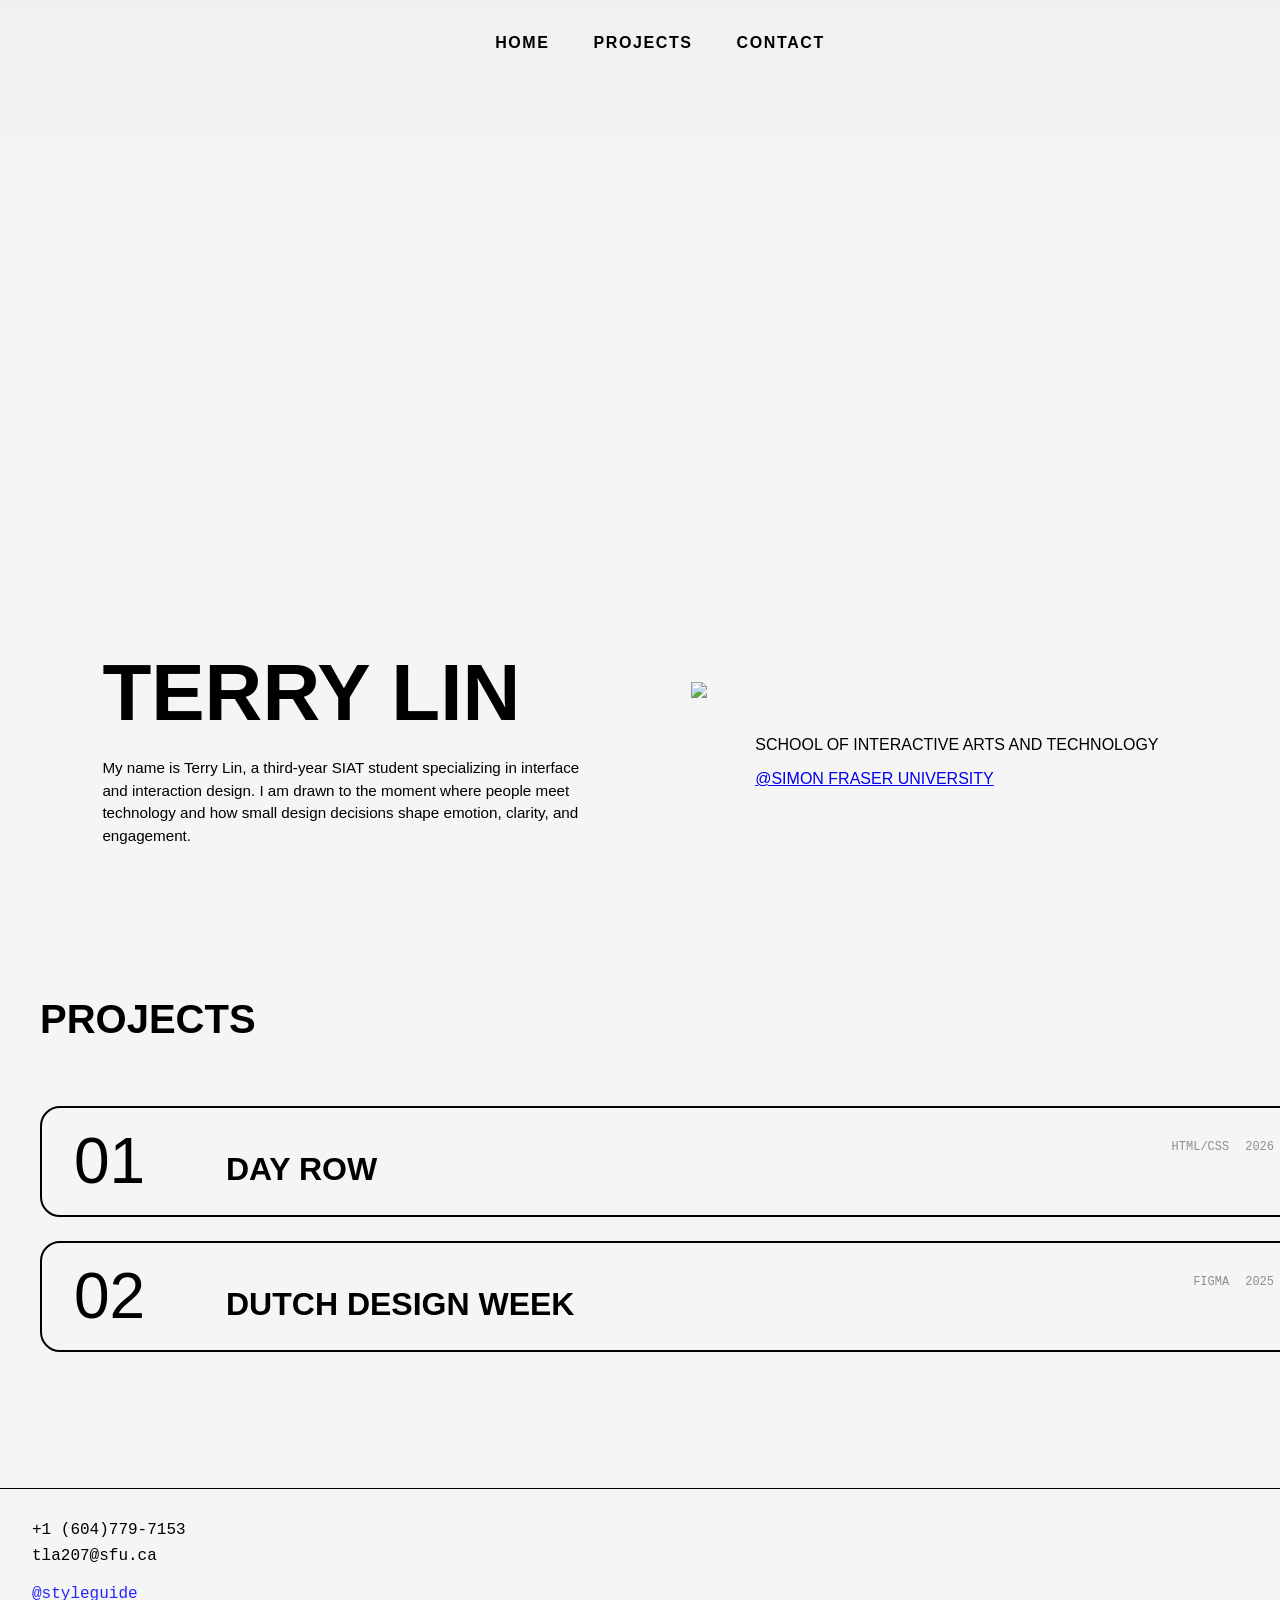
==== index.html @ 2e2ccb4a "added footer" ====
<!doctype html>
<html lang="en">
  <head>
    <meta charset="UTF-8" />
    <meta name="viewport" content="width=device-width, initial-scale=1.0" />
    <title>Portfolio</title>
    <link rel="stylesheet" href="css/index.css" />
    <link rel="stylesheet" href="css/fonts.css" />
    <link rel="icon" type="image/png" href="img/icon.png" />
  </head>
  <body>
    <header>
      <nav class="navbar">
        <ul>
          <li><a href="index.html" class="active">HOME</a></li>
          <li><a href="#projects">PROJECTS</a></li>
          <li><a href="contact.html">CONTACT</a></li>
        </ul>
      </nav>
    </header>
    <main>
      <section class="hero">
        <div class="hero-left">
          <h1>TERRY LIN</h1>
          <p>
            My name is Terry Lin, a third-year SIAT student specializing in
            interface and interaction design. I am drawn to the moment where
            people meet technology and how small design decisions shape emotion,
            clarity, and engagement.
          </p>
        </div>

        <div class="hero-right">
          <img src="img/hero.png" />
          <p>SCHOOL OF INTERACTIVE ARTS AND TECHNOLOGY</p>
          <a href="https://www.sfu.ca/">@SIMON FRASER UNIVERSITY</a>
        </div>
      </section>

      <section class="projects-preview" id="projects">
        <h2 class="project-intro">PROJECTS</h2>

        <div class="projects-stack">
          <div class="project-card">
            <div class="project-number">01</div>
             <div class="project-top-meta">
              <span class="project-tag">HTML/CSS</span>
              <span class="project-date">2026</span>
            </div>

            <div class="project-info">
              <h3>DAY ROW</h3>
              <p class="project-desc">
                A conceptual coffee website designed and developed using
                HTML/CSS, focusing on clean layouts, interaction design, and
                user experience principles.
              </p>

              <div class="project-meta">
                <span>UX/UI</span>
                <span>WEB DESIGN</span>
                <span>INTERACTION</span>
                <span>HTML/CSS</span>
              </div>
            </div>
          </div>

          <div class="project-card">
            <div class="project-number">02</div>
            <div class="project-top-meta">
              <span class="project-tag">FIGMA</span>
              <span class="project-date">2025</span>
            </div>
            <div class="project-info">
              <h3>DUTCH DESIGN WEEK</h3>
              <p class="project-desc">
                A speculative microsite exploring how layout, typography, and
                visual structure can communicate meaning beyond conventional UI
                patterns.
              </p>

              <div class="project-meta">
                <span>UX/UI</span>
                <span>WEB DESIGN</span>
                <span>INTERACTION</span>
                <span>PROTOTYPING</span>
                <span>RESEARCH</span>
              </div>
            </div>
          </div>
        </div>
      </section>
    </main>
    <footer>
      <hr>
      <div class="footer-cont">
        <p>+1 (604)779-7153</p>
        <p>tla207@sfu.ca</p>
        <a href="style.html">@styleguide</a>
      </div>
    </footer>
  </body>
</html>
---- css/index.css ----
header {
  position: fixed;
  top: 0;
  left: 0;
  width: 100%;
  z-index: 9999;
  height: 200px;
  background: linear-gradient(
    to bottom,
    rgba(242, 240, 239, 0.98) 0%,
    rgba(242, 240, 239, 0.92) 20%,
    rgba(242, 240, 239, 0.75) 40%,
    rgba(242, 240, 239, 0.45) 65%,
    rgba(242, 240, 239, 0.18) 85%,
    rgba(242, 240, 239, 0) 100%
  );
}

body {
  margin: 0;
  background-color: #f5f5f5;
}

.navbar {
  display: flex;
  align-items: center;
  justify-content: center;
  padding: 0.5rem 10%;
}

.navbar ul li {
  list-style-type: none;
  display: inline-block;
  padding: 10px 20px;
}

.navbar ul li a {
  position: relative;
  color: #000000;
  font-family: "NeueMontreal", sans-serif;
  font-weight: bold;
  text-decoration: none;
  font-size: 1rem;
  letter-spacing: 0.1em;
}

.navbar ul li a::after {
  content: "";
  position: absolute;
  left: 0;
  bottom: -4px;
  width: 100%;
  height: 2px;
  background-color: #2323ff;
  transform: scaleX(0);
  transform-origin: left;
  transition: transform 0.5s ease;
}

.navbar ul li a:hover {
  color: #2323ff;
}

.navbar ul li a:hover::after {
  transform: scaleX(1);
}

.hero {
  display: flex;
  justify-content: center;
  align-items: flex-end;
  gap: clamp(2rem, 8vw, 10rem);
  min-height: 100vh;
  padding: 0rem 8% 3rem;
}

main {
  margin-top: -7rem;
}

.hero-left,
.hero-right {
  display: flex;
  flex-direction: column;
}

.hero-left {
  flex: 1;
  max-width: 520px;
  justify-content: flex-end;
  transform: translateY(60px);
}

.hero-left h1 {
  font-family: "NeueMontreal", sans-serif;
  font-size: clamp(3rem, 8vw, 5rem);
  font-weight: bold;
  line-height: 1;
  margin: 0 0 1.5rem 0;
}

.hero-left p {
  font-family: "Simplon Mono", sans-serif;
  max-width: 30rem;
  font-size: 0.95rem;
  line-height: 1.5;
  margin: 0;
}

.hero-right {
  flex: 1;
  max-width: 500px;
  align-items: flex-start;
}

.hero-right img {
  width: 100%;
  max-width: 500px;
  height: auto;
  display: block;
  margin-bottom: 2rem;
  transform: translateY(10px);
}

.hero-right p,
.hero-right a {
  font-family: "Simplon Mono", sans-serif;
  padding-left: 4rem;
}

.projects-preview {
  max-width: 1200px;   
  margin: 0 auto;      
  padding: 8rem 2rem;  
}

.project-intro {
  font-family: "NeueMontreal", sans-serif;
  font-size: 2.5rem;
  margin-bottom: 4rem;
}

.projects-stack {
  display: flex;
  flex-direction: column;
  gap: 1.5rem;
}

.project-card {
  display: grid;
  position: relative;
  grid-template-columns: 120px 1fr;
  gap: 2rem;
  padding: 1rem 2rem; 
  width: 100%;

  background-color: #f5f5f5;
  border: 2px solid black;
  border-radius: 20px;

  height: 75px;
  overflow: hidden;

  transition: all 0.4s ease;
}

.project-number {
  font-family: "Givonic", sans-serif;
  font-size: 4rem;
}

.project-top-meta {
  position: absolute;
  top: 2rem;
  right: 2rem;

  display: flex;
  gap: 1rem;
  align-items: center;

  font-family: "Simplon Mono", monospace;
  font-size: 0.75rem;
  color: #8f8f8f;
}

/* RIGHT CONTENT */
.project-info {
  display: flex;
  flex-direction: column;
}

.project-info h3 {
  grid-column: 1;
  grid-row: 2;

  font-family: "NeueMontreal", sans-serif;
  font-size: 2rem;
  color: #000;
  transform: translateY(-5px);
}

.project-info p {
  font-family: "Simplon Mono", monospace;
  font-size: 0.95rem;
  max-width: 700px;
  line-height: 1.6;
  color: #000000;
}

/* TAGS */
.project-meta {
  display: flex;
  flex-wrap: wrap;
  gap: 0.6rem;
  margin-left: -12px;
}

.project-meta span {
  font-family: "Simplon Mono", monospace;
  font-size: 0.8rem;
  padding: 0.4rem 0.8rem;
  color: #8f8f8f;
}

.project-desc,
.project-meta {
  opacity: 0;
  transform: translateY(10px);
  transition: all 0.4s ease;
}

.project-card:hover {
  height: 260px; 
}

.project-card:hover .project-desc,
.project-card:hover .project-meta {
  opacity: 1;
  transform: translateY(0);
}

.project-card:hover .project-number,
.project-card:hover .project-info h3 {
  color: #2323ff;
}

footer hr {
  border: none;
  height: 1px;
  background-color: black;
  width: 100%;
}

footer p {
  margin: 8px 0;
  font-family: "Simplon Mono", monospace;
  font-size: 1rem;
  color: #000000;
}

footer a {
  font-family: "Simplon Mono", monospace;
  display: inline-block;
  margin-top: 12px;
  font-size: 1rem;
  color: #2323ff;
  text-decoration: none;
  position: relative;
}

.footer-cont {
  margin-top: 2rem;
  margin-left: 2rem;
  margin-bottom: 2rem;
}

@media (max-width: 900px) {
  .projects-preview {
    padding: 6rem 1.5rem;
  }

  .project-card {
    width: 100%;
    grid-template-columns: 90px 1fr;
    gap: 1.25rem;
    padding: 1.25rem 1.5rem;
  }

  .project-number {
    font-size: 3rem;
  }

  .project-info h3 {
    font-size: 1.6rem;
    transform: translateY(0);
    margin: 0;
    max-width: 70%;
  }

  .project-top-meta {
    top: 1.4rem;
    right: 1.5rem;
    gap: 0.75rem;
    font-size: 0.7rem;
  }

  .project-info p {
    font-size: 0.9rem;
    line-height: 1.5;
  }

  .project-card:hover {
    height: 240px;
  }
}

@media (max-width: 768px) {
  .projects-preview {
    padding: 5rem 1.25rem;
  }

  .project-intro {
    font-size: 2rem;
    margin-bottom: 2.5rem;
  }

  .project-card {
    width: 100%;
    grid-template-columns: 1fr;
    gap: 0.75rem;
    height: 120px;
    padding: 1.25rem;
  }

  .project-number {
    font-size: 2.8rem;
    line-height: 1;
  }

  .project-top-meta {
    position: static;
    justify-content: flex-start;
    flex-wrap: wrap;
    margin-top: -0.25rem;
    order: 2;
  }

  .project-info {
    gap: 0.75rem;
    order: 3;
  }

  .project-info h3 {
    font-size: 1.5rem;
    max-width: 100%;
  }

  .project-info p {
    font-size: 0.88rem;
  }

  .project-meta {
    gap: 0.4rem;
  }

  .project-meta span {
    font-size: 0.72rem;
    padding: 0;
    transform: none;
  }

  .project-card:hover {
    height: 280px;
  }
}

@media (max-width: 480px) {
  .projects-preview {
    padding: 4rem 1rem;
  }

  .project-intro {
    font-size: 1.75rem;
  }

  .project-card {
    border-radius: 16px;
    height: 115px;
    padding: 1rem;
  }

  .project-number {
    font-size: 2.3rem;
  }

  .project-info h3 {
    font-size: 1.2rem;
  }

  .project-top-meta {
    font-size: 0.65rem;
    gap: 0.5rem;
  }

  .project-info p {
    font-size: 0.82rem;
    line-height: 1.45;
  }

  .project-card:hover {
    height: 300px;
  }
}
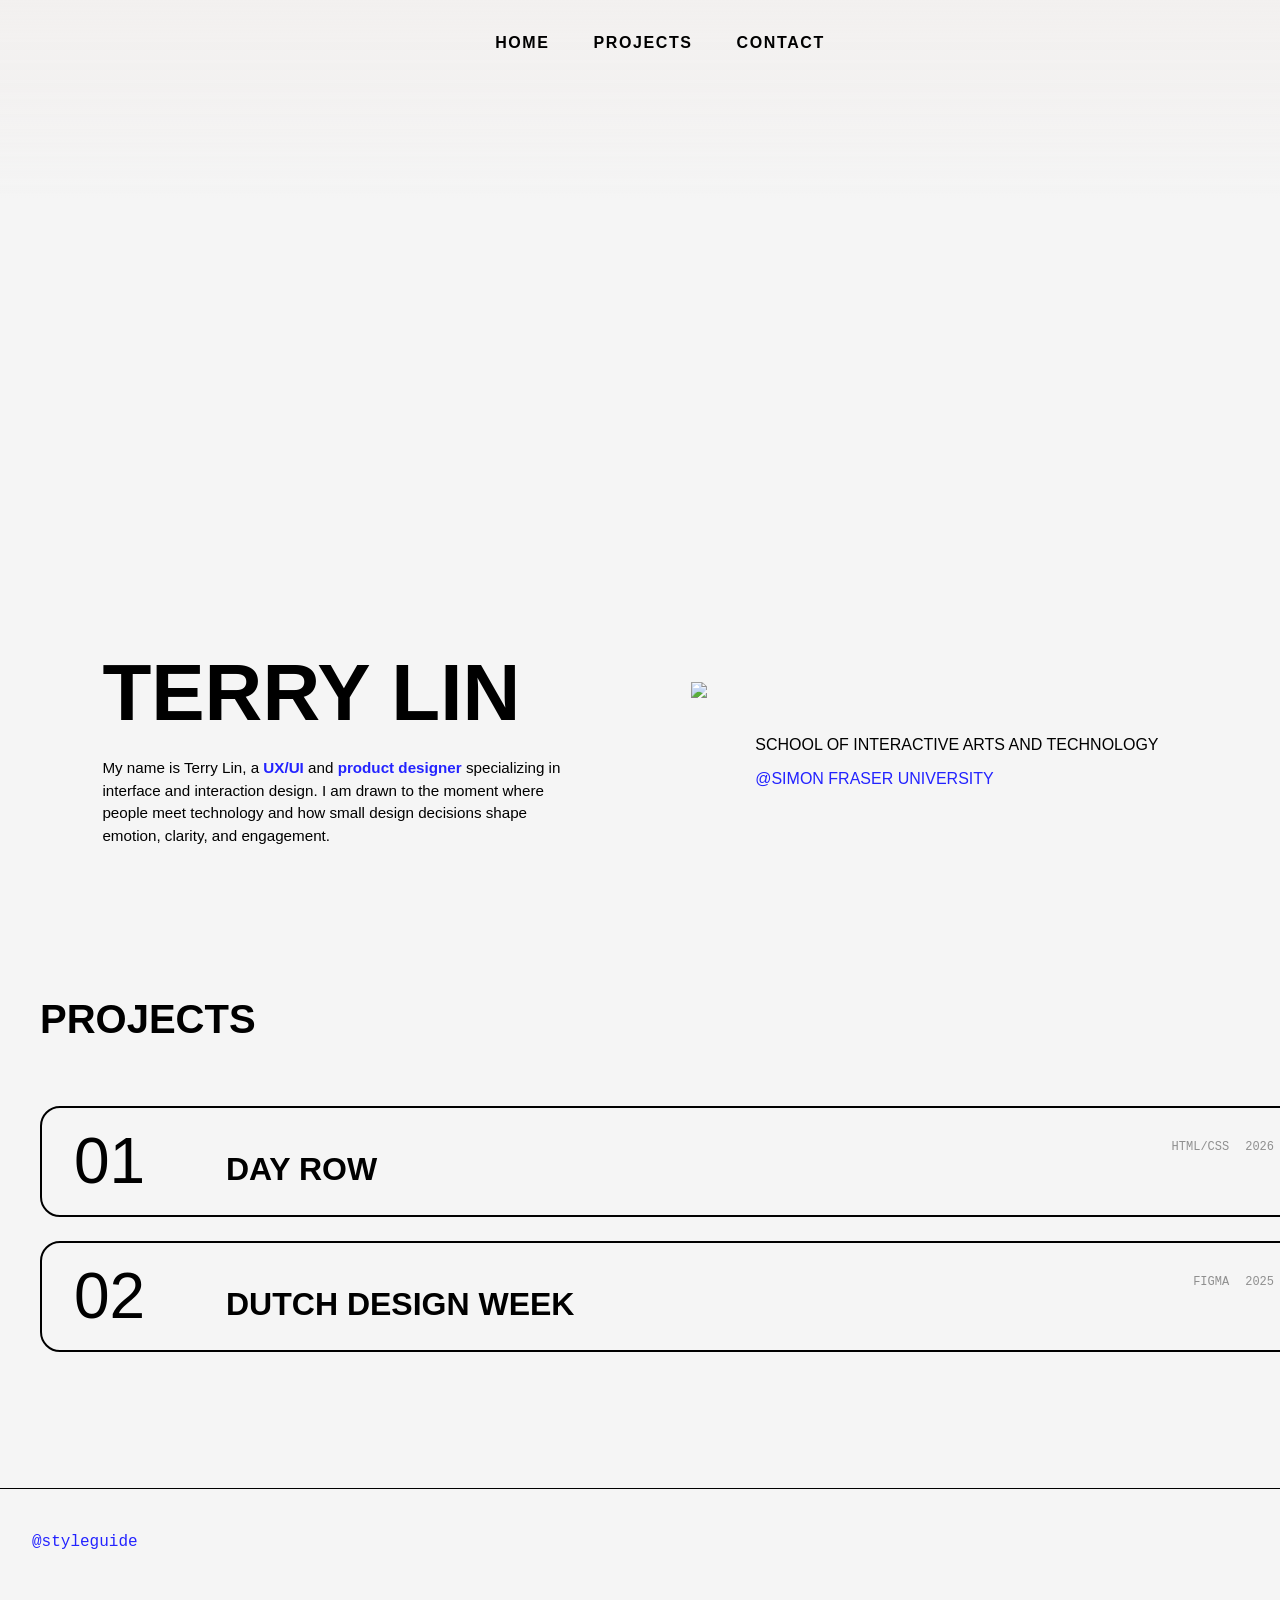
==== commit d2905f23: "added images and scroll bar" ====
--- a/index.html
+++ b/index.html
@@ -23,17 +23,15 @@
         <div class="hero-left">
           <h1>TERRY LIN</h1>
           <p>
-            My name is Terry Lin, a third-year SIAT student specializing in
-            interface and interaction design. I am drawn to the moment where
-            people meet technology and how small design decisions shape emotion,
-            clarity, and engagement.
+            My name is Terry Lin, a <strong class="highlight">UX/UI</strong> and <strong class="highlight">product designer</strong> specializing in interface and interaction design. 
+            I am drawn to the moment where people meet technology and how small design decisions shape emotion, clarity, and engagement.
           </p>
         </div>
 
         <div class="hero-right">
           <img src="img/hero.png" />
           <p>SCHOOL OF INTERACTIVE ARTS AND TECHNOLOGY</p>
-          <a href="https://www.sfu.ca/">@SIMON FRASER UNIVERSITY</a>
+          <a href="https://www.sfu.ca/" target="_blank">@SIMON FRASER UNIVERSITY</a>
         </div>
       </section>
 
@@ -41,6 +39,7 @@
         <h2 class="project-intro">PROJECTS</h2>
 
         <div class="projects-stack">
+          <a href="dayrow.html" class="project-card-link">
           <div class="project-card">
             <div class="project-number">01</div>
              <div class="project-top-meta">
@@ -50,6 +49,7 @@
 
             <div class="project-info">
               <h3>DAY ROW</h3>
+              <img src="img/dayrow.png">
               <p class="project-desc">
                 A conceptual coffee website designed and developed using
                 HTML/CSS, focusing on clean layouts, interaction design, and
@@ -64,7 +64,9 @@
               </div>
             </div>
           </div>
+          </a>
 
+          <a href="dutch.html" class="project-card-link">
           <div class="project-card">
             <div class="project-number">02</div>
             <div class="project-top-meta">
@@ -73,6 +75,7 @@
             </div>
             <div class="project-info">
               <h3>DUTCH DESIGN WEEK</h3>
+              <img src="img/dutch.png">
               <p class="project-desc">
                 A speculative microsite exploring how layout, typography, and
                 visual structure can communicate meaning beyond conventional UI
@@ -88,14 +91,13 @@
               </div>
             </div>
           </div>
+          </a>
         </div>
       </section>
     </main>
     <footer>
       <hr>
       <div class="footer-cont">
-        <p>+1 (604)779-7153</p>
-        <p>tla207@sfu.ca</p>
         <a href="style.html">@styleguide</a>
       </div>
     </footer>
--- a/css/index.css
+++ b/css/index.css
@@ -164,9 +164,18 @@
   transition: all 0.4s ease;
 }
 
+.project-card-link {
+  text-decoration: none;
+}
+
+.project-card-link:hover .project-card {
+  border-color: #2323ff;
+}
+
 .project-number {
   font-family: "Givonic", sans-serif;
   font-size: 4rem;
+  color: #000000;
 }
 
 .project-top-meta {
@@ -192,16 +201,26 @@
 .project-info h3 {
   grid-column: 1;
   grid-row: 2;
-
   font-family: "NeueMontreal", sans-serif;
   font-size: 2rem;
   color: #000;
   transform: translateY(-5px);
 }
 
+.project-info img {
+  width: 100%;           
+  max-width: 700px;      
+  max-height: 500px;          
+  object-fit: cover;
+  border: 2px solid #000000; 
+  border-radius: 12px;
+  align-self: flex-start;
+}
+
 .project-info p {
   font-family: "Simplon Mono", monospace;
   font-size: 0.95rem;
+  margin-top: 2rem;
   max-width: 700px;
   line-height: 1.6;
   color: #000000;
@@ -230,19 +249,31 @@
 }
 
 .project-card:hover {
-  height: 260px; 
+  height: 725px; 
 }
 
 .project-card:hover .project-desc,
 .project-card:hover .project-meta {
   opacity: 1;
   transform: translateY(0);
+  
 }
 
 .project-card:hover .project-number,
 .project-card:hover .project-info h3 {
   color: #2323ff;
 }
+
+.hero-right a:link,
+.hero-right a:visited {
+  color: #2323ff;   
+  text-decoration: none;
+}
+
+.highlight {
+  color: #2323ff; 
+}
+
 
 footer hr {
   border: none;
@@ -274,6 +305,18 @@
   margin-bottom: 2rem;
 }
 
+::-webkit-scrollbar {
+  width: 4px;
+}
+
+::-webkit-scrollbar-thumb {
+  background: #2323ff;
+}
+
+::-webkit-scrollbar-track {
+  background: transparent;
+}
+
 @media (max-width: 900px) {
   .projects-preview {
     padding: 6rem 1.5rem;
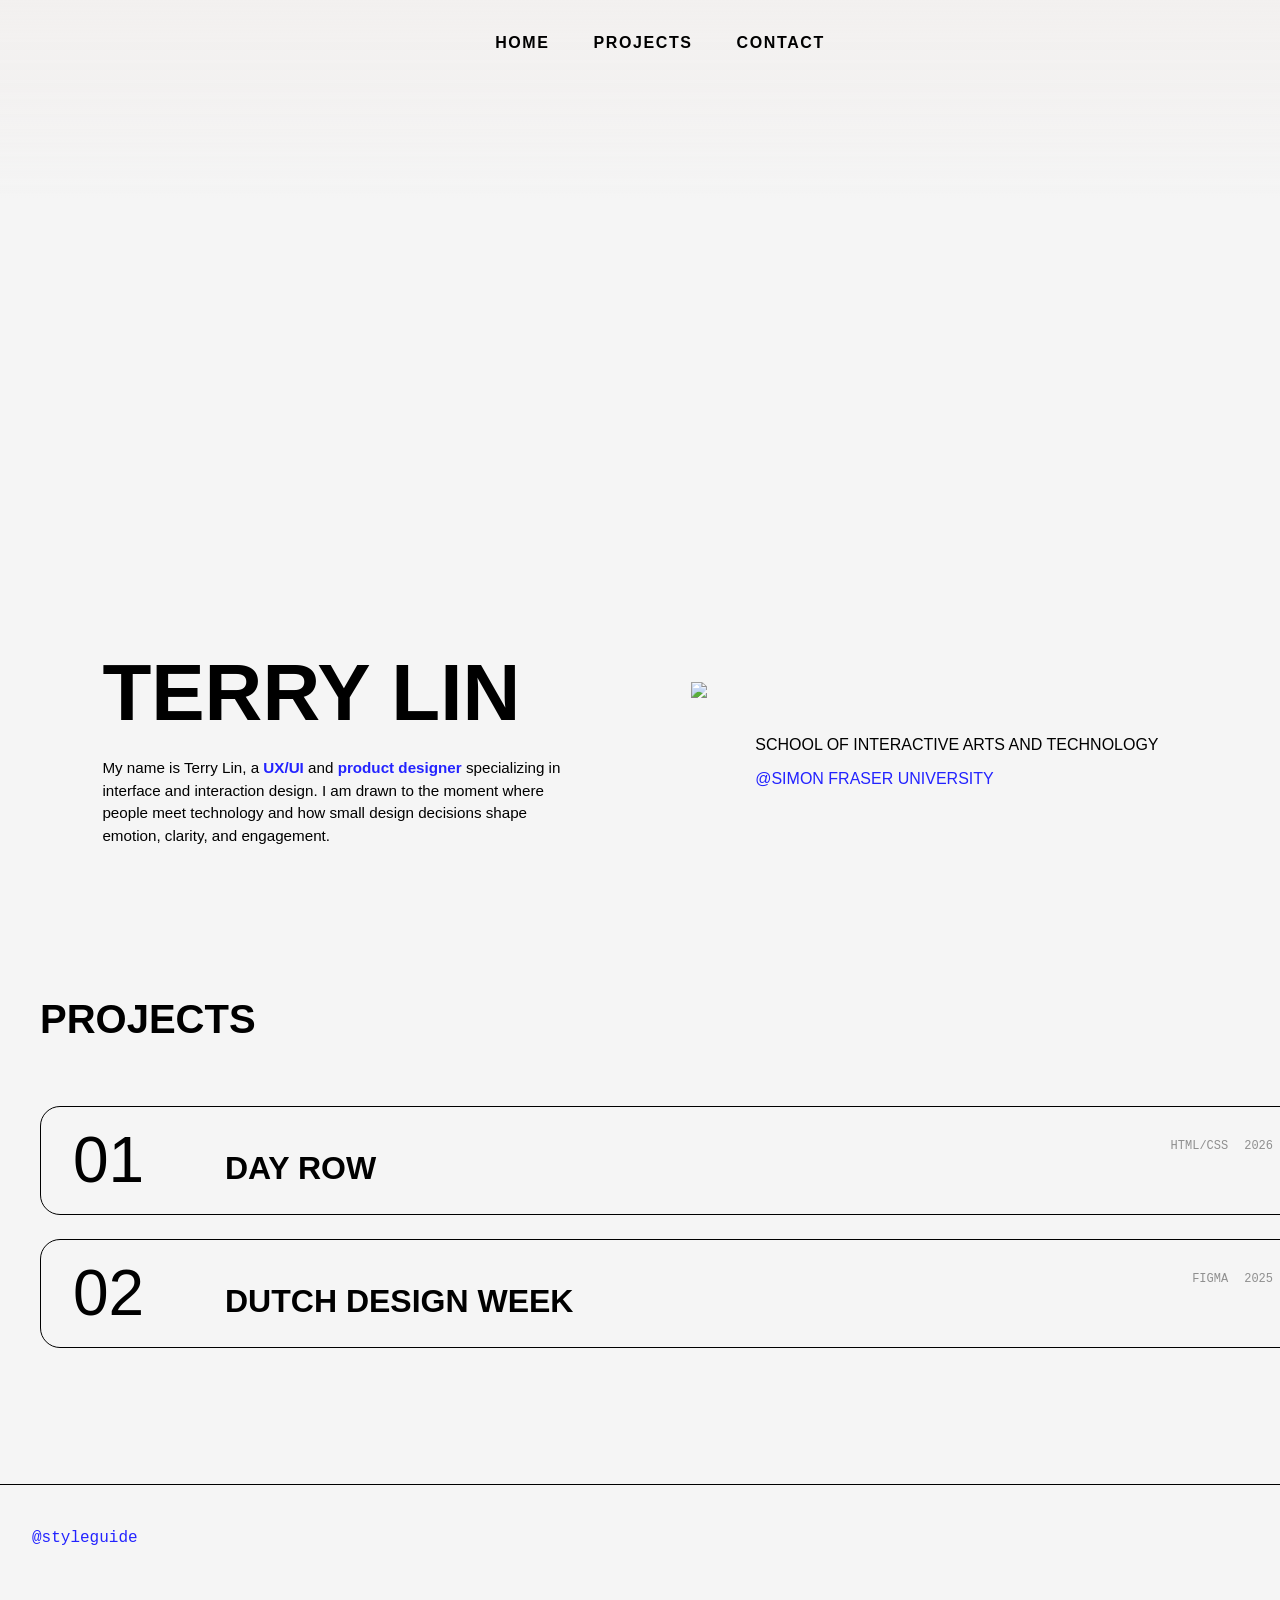
==== commit fa7e4df9: "styleguide updates" ====
--- a/index.html
+++ b/index.html
@@ -6,7 +6,7 @@
     <title>Portfolio</title>
     <link rel="stylesheet" href="css/index.css" />
     <link rel="stylesheet" href="css/fonts.css" />
-    <link rel="icon" type="image/png" href="img/icon.png" />
+    <link rel="icon" type="image/png" href="img/logo.png" />
   </head>
   <body>
     <header>
@@ -36,7 +36,7 @@
       </section>
 
       <section class="projects-preview" id="projects">
-        <h2 class="project-intro">PROJECTS</h2>
+        <h2 class="project-heading">PROJECTS</h2>
 
         <div class="projects-stack">
           <a href="dayrow.html" class="project-card-link">
@@ -75,7 +75,7 @@
             </div>
             <div class="project-info">
               <h3>DUTCH DESIGN WEEK</h3>
-              <img src="img/dutch.png">
+              <img src="img/dutch_index.png">
               <p class="project-desc">
                 A speculative microsite exploring how layout, typography, and
                 visual structure can communicate meaning beyond conventional UI
--- a/css/index.css
+++ b/css/index.css
@@ -134,7 +134,7 @@
   padding: 8rem 2rem;  
 }
 
-.project-intro {
+.project-heading {
   font-family: "NeueMontreal", sans-serif;
   font-size: 2.5rem;
   margin-bottom: 4rem;
@@ -155,7 +155,7 @@
   width: 100%;
 
   background-color: #f5f5f5;
-  border: 2px solid black;
+  border: 1px solid black;
   border-radius: 20px;
 
   height: 75px;
@@ -201,7 +201,7 @@
 .project-info h3 {
   grid-column: 1;
   grid-row: 2;
-  font-family: "NeueMontreal", sans-serif;
+  font-family: "Givonic", sans-serif;
   font-size: 2rem;
   color: #000;
   transform: translateY(-5px);
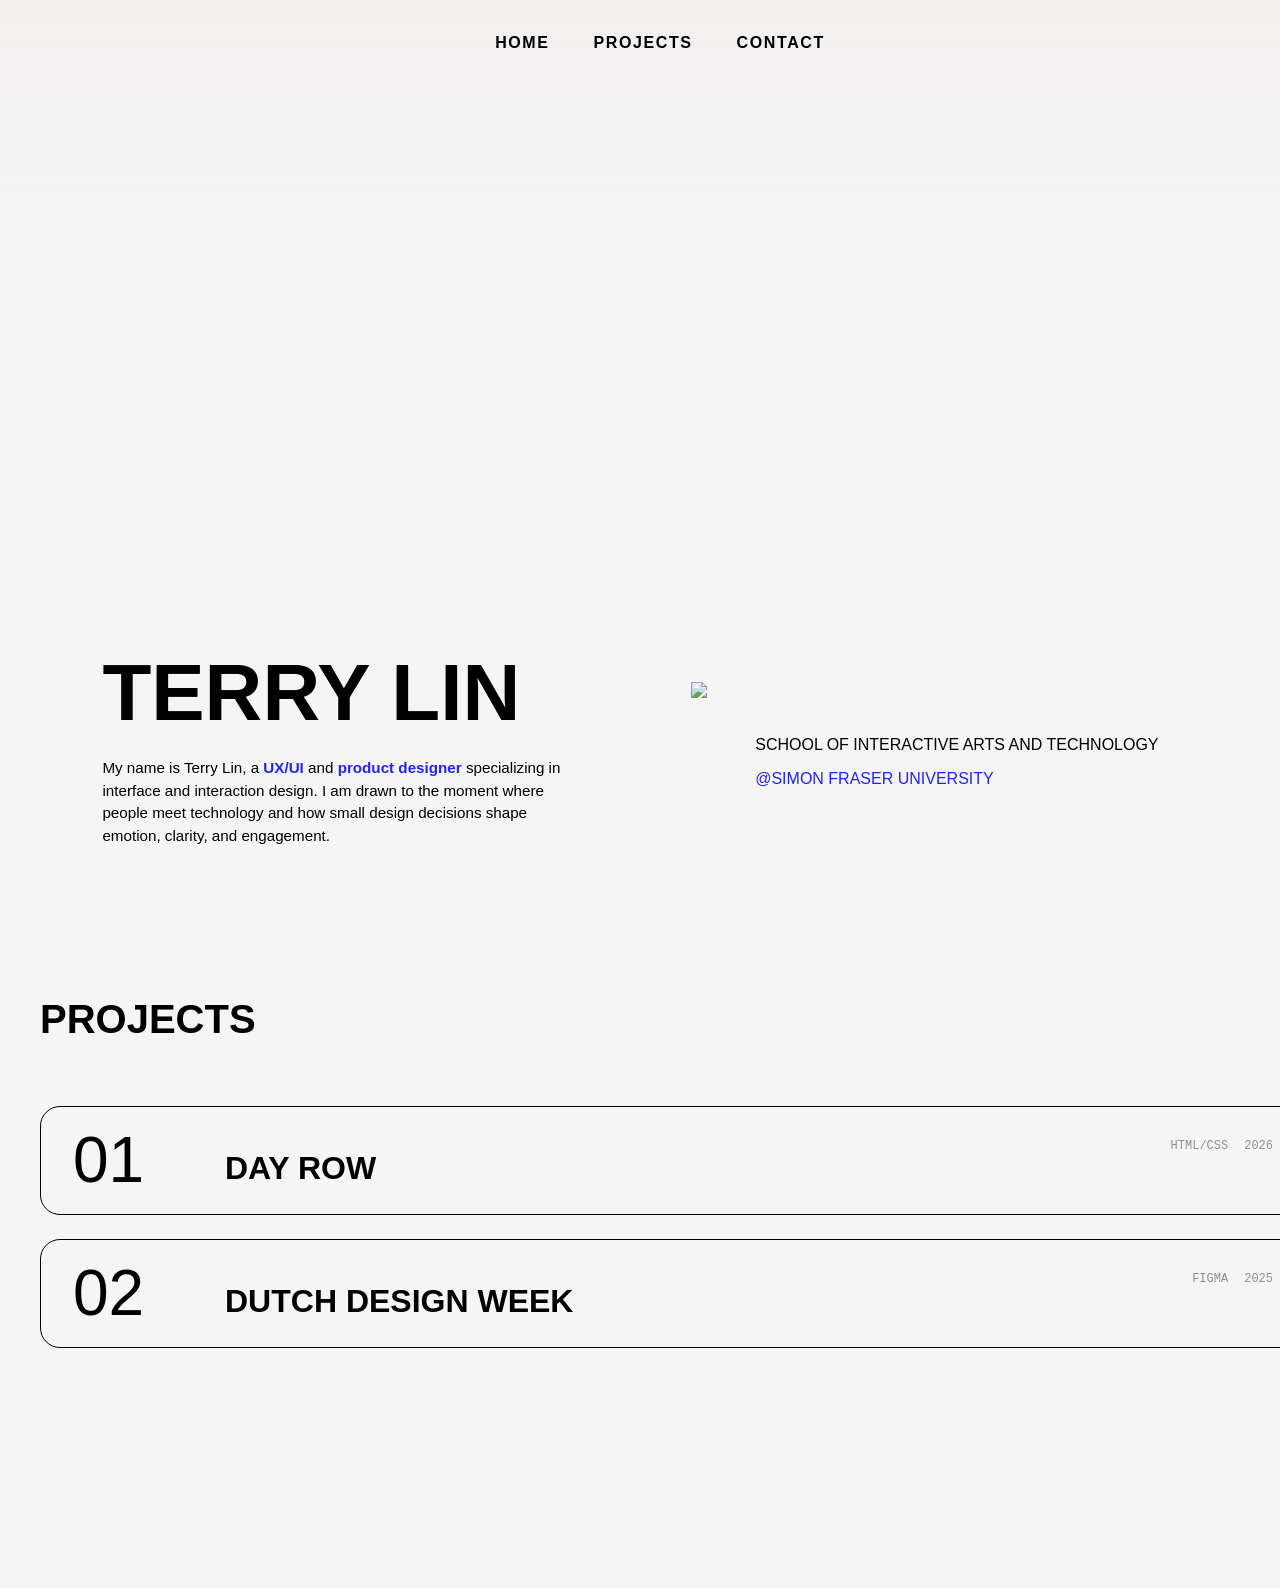
==== commit f25d35d6: "remove styleguide" ====
--- a/index.html
+++ b/index.html
@@ -95,11 +95,6 @@
         </div>
       </section>
     </main>
-    <footer>
-      <hr>
-      <div class="footer-cont">
-        <a href="style.html">@styleguide</a>
-      </div>
-    </footer>
+   
   </body>
 </html>
--- a/css/index.css
+++ b/css/index.css
@@ -158,7 +158,8 @@
   border: 1px solid black;
   border-radius: 20px;
 
-  height: 75px;
+  height: auto;
+  max-height: 75px;
   overflow: hidden;
 
   transition: all 0.4s ease;
@@ -192,7 +193,6 @@
   color: #8f8f8f;
 }
 
-/* RIGHT CONTENT */
 .project-info {
   display: flex;
   flex-direction: column;
